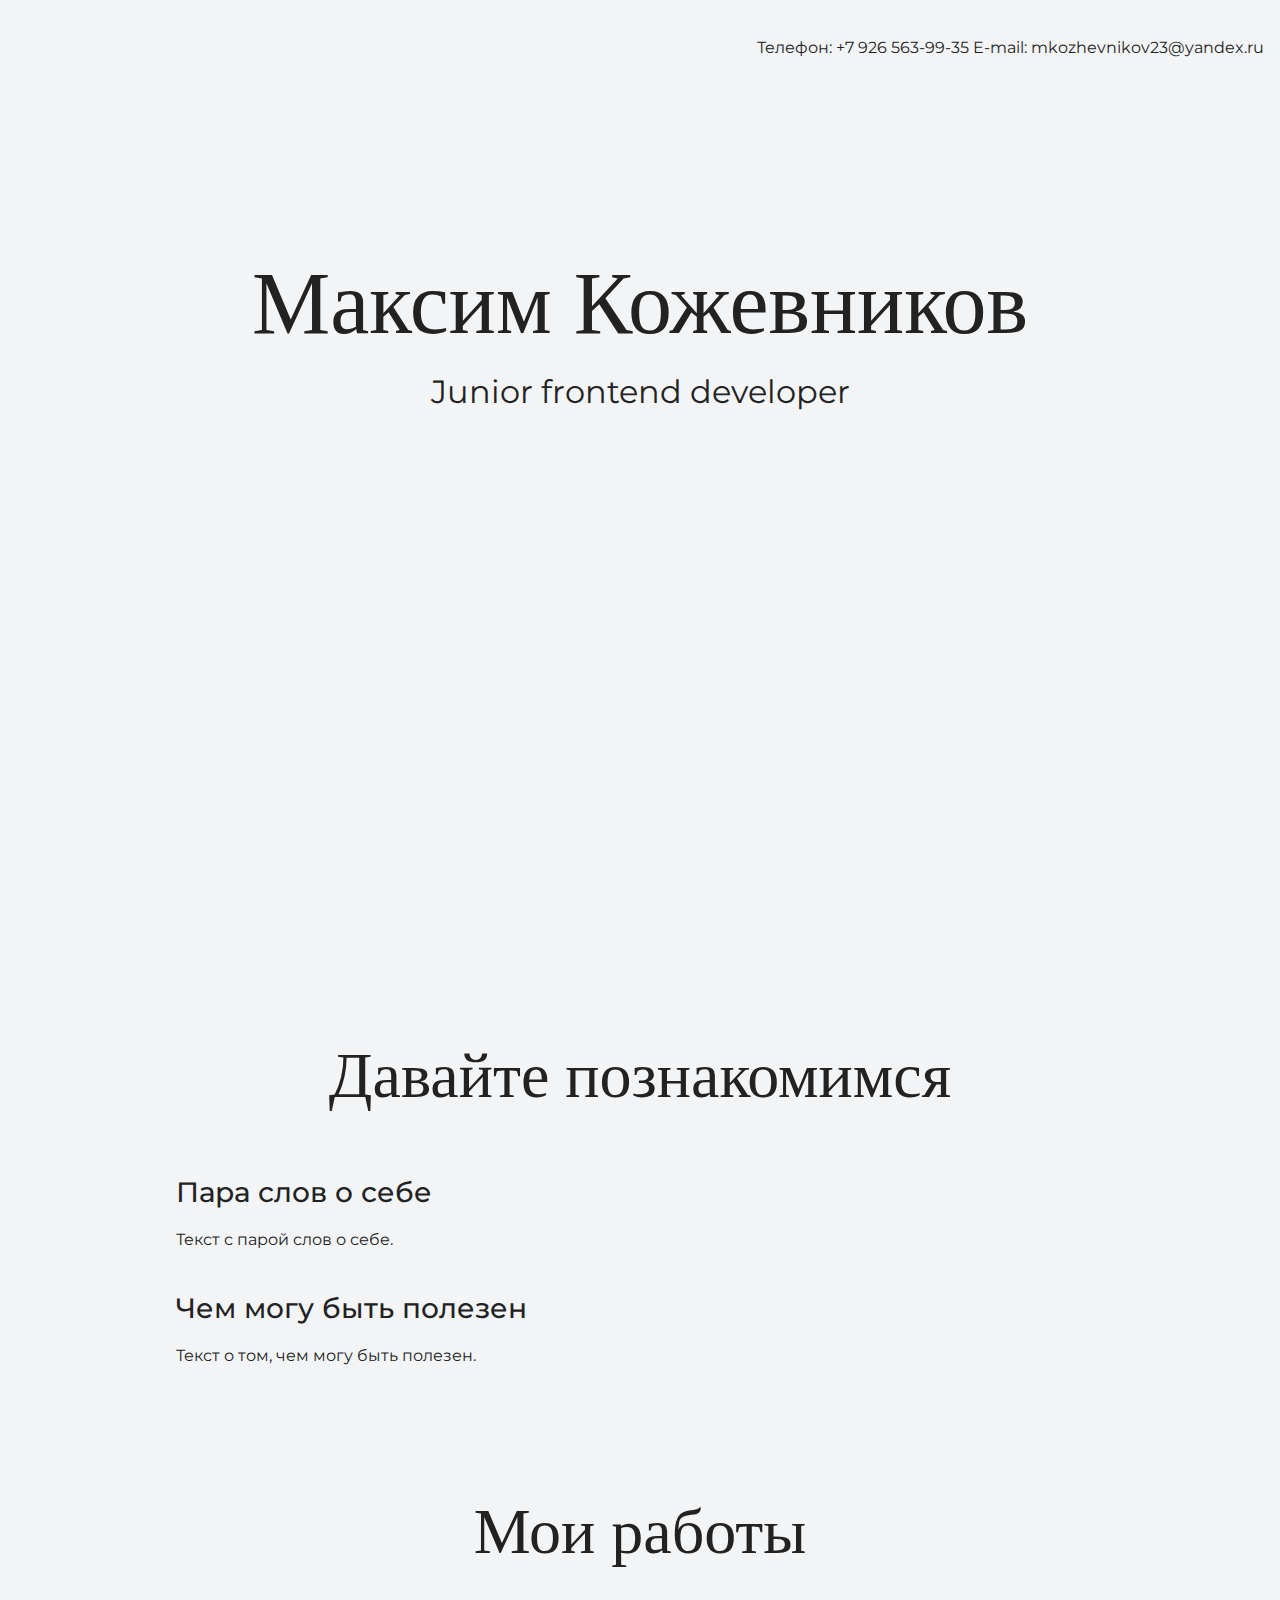
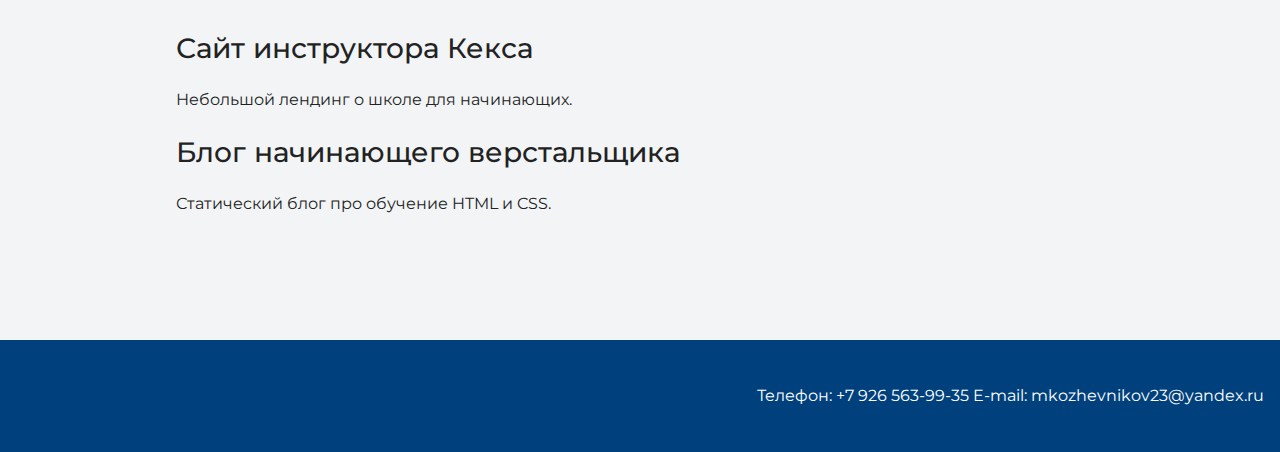
==== index.html @ 8bbd66ef "загружает файлы сайта" ====
<!DOCTYPE html>
<html lang="ru">
  <head>
    <meta charset="UTF-8">
    <link rel="stylesheet" href="style.css">
    <title>Портфолио Junior верстальщика</title>
    <link href="https://fonts.googleapis.com/css?family=Montserrat:400,500,700|Old+Standard+TT&display=swap&subset=cyrillic" rel="stylesheet">
  </head>

  <body>
    <header class="page-header">
    	<div class="container">
    		Телефон: +7 926 563-99-35
      		E-mail: mkozhevnikov23@yandex.ru
    	</div>
    </header>

    <section class="hero-image">
    	<div class="container">
    		<h1 class="heading">Максим Кожевников</h1>
      		<p>Junior frontend developer</p>
    	</div>
    </section>

    <section class="intro">
    	<div class="container">
    		<h2 class="subheading">Давайте познакомимся</h2>
		      <h3>Пара слов о себе</h3>
		      <p>Текст с парой слов о себе.</p>
		      <h3>Чем могу быть полезен</h3>
		      <p>Текст о том, чем могу быть полезен.</p>
    	</div>
    </section>

    <section class="portfolio">
    	<div class="container">
    		<h2 class="subheading">Мои работы</h2>

		      <h3>Сайт инструктора Кекса</h3>
		      <p>Небольшой лендинг о школе для начинающих.</p>

		      <h3>Блог начинающего верстальщика</h3>
		      <p>Статический блог про обучение HTML и CSS.</p>
    	</div>
    </section>

    <footer class="page-footer">
    	<div class="container">
    		Телефон: +7 926 563-99-35
      		E-mail: mkozhevnikov23@yandex.ru
    	</div>
    </footer>
  </body>
</html>
---- style.css ----
body {
  margin: 0;
  min-width: 960px;
  font-family: "Montserrat", "Helvetica", "Arial", sans-serif;
  font-size: 16px;
  line-height: 32px;
  color: #222222;
  background-color: #f2f4f6;
  background-image: url("img/hero-bg.jpg");
  background-repeat: no-repeat;
  background-position: top center;
}

.container {
  max-width: 928px;
  margin: 0 auto;
  padding: 0 16px;
}

.page-header {
  margin: 0 0 160px;
  padding: 32px 0 32px;
}

.page-header .container,
.page-footer .container {
  max-width: 1408px;
  text-align: right;
}

.page-header a {
  margin-left: 56px;
  color: #288be6;
  text-decoration: none;
  background-repeat: no-repeat;
  background-position: left;
}

.header-email {
  padding-left: 30px;
  background-image: url("img/icon-email-header.svg");
}

.header-phone {
  padding-left: 25px;
  background-image: url("img/icon-phone-header.svg");
}

.hero-image {
  margin-bottom: 620px;
}

.hero-image .container {
  max-width: 1408px;
  text-align: center;
}

.heading {
  margin: 0 0 16px;
  font-family: "Old Standard TT", "Times", "Times New Roman", serif;
  font-size: 88px;
  line-height: 96px;
  font-weight: 400;
}

.hero-image p {
  margin: 0;
  font-size: 32px;
  line-height: 48px;
}

.intro {
  margin: 0 0 120px;
}

.subheading {
  margin: 0 0 56px;
  font-family: "Old Standard TT", "Times", "Times New Roman", serif;
  font-size: 64px;
  line-height: 80px;
  font-weight: 400;
  text-align: center;
}

.user-image {
  margin: 0 0 32px;
  text-align: center;
}

.intro h3,
.portfolio h3 {
  margin: 0 0 12px;
  font-size: 28px;
  line-height: 40px;
  font-weight: 500;
}

.intro p {
  margin: 0 0 32px;
}

.skills-list {
  margin: 0;
  padding: 0;
}

.skills-list dt {
  padding-left: 32px;
  background-repeat: no-repeat;
  background-position: left;
}

.skill-html {
  background-image: url("img/icon-html.svg");
}

.skill-css {
  background-image: url("img/icon-css.svg");
}

.level {
  margin: 4px 0 16px;
  padding: 0;
  height: 14px;
  font-size: 0;
  background-color: #ffffff;
  border: 1px solid #86c3fa;
  border-radius: 8px;
}

.level div {
  margin: 1px;
  height: 12px;
  background-color: #288be6;
  border-radius: 6px;
}

.portfolio {
  margin: 0 0 120px;
}

.projects {
  margin: 0;
  padding: 0;
  list-style: none;
}

.projects li {
  margin: 0 0 80px;
}

.project-image {
  margin: 0 0 24px;
  text-align: center;
}

.projects p {
  margin: 0 0 24px;
}

.button {
  padding: 6px 20px;
  display: inline-block;
  vertical-align: baseline;
  text-decoration: none;
  text-transform: uppercase;
  border-radius: 4px;
  background-color: #288be6;
  color: #ffffff;
}

.page-footer {
  padding: 40px 0;
  background-color: #00417d;
  color: #ffffff;
}

.page-footer a {
  margin-left: 56px;
  color: inherit;
  text-decoration: none;
  background-repeat: no-repeat;
  background-position: left;
}

.footer-email {
  padding-left: 30px;
  background-image: url("img/icon-email-footer.svg");
}

.footer-phone {
  padding-left: 25px;
  background-image: url("img/icon-phone-footer.svg");
}
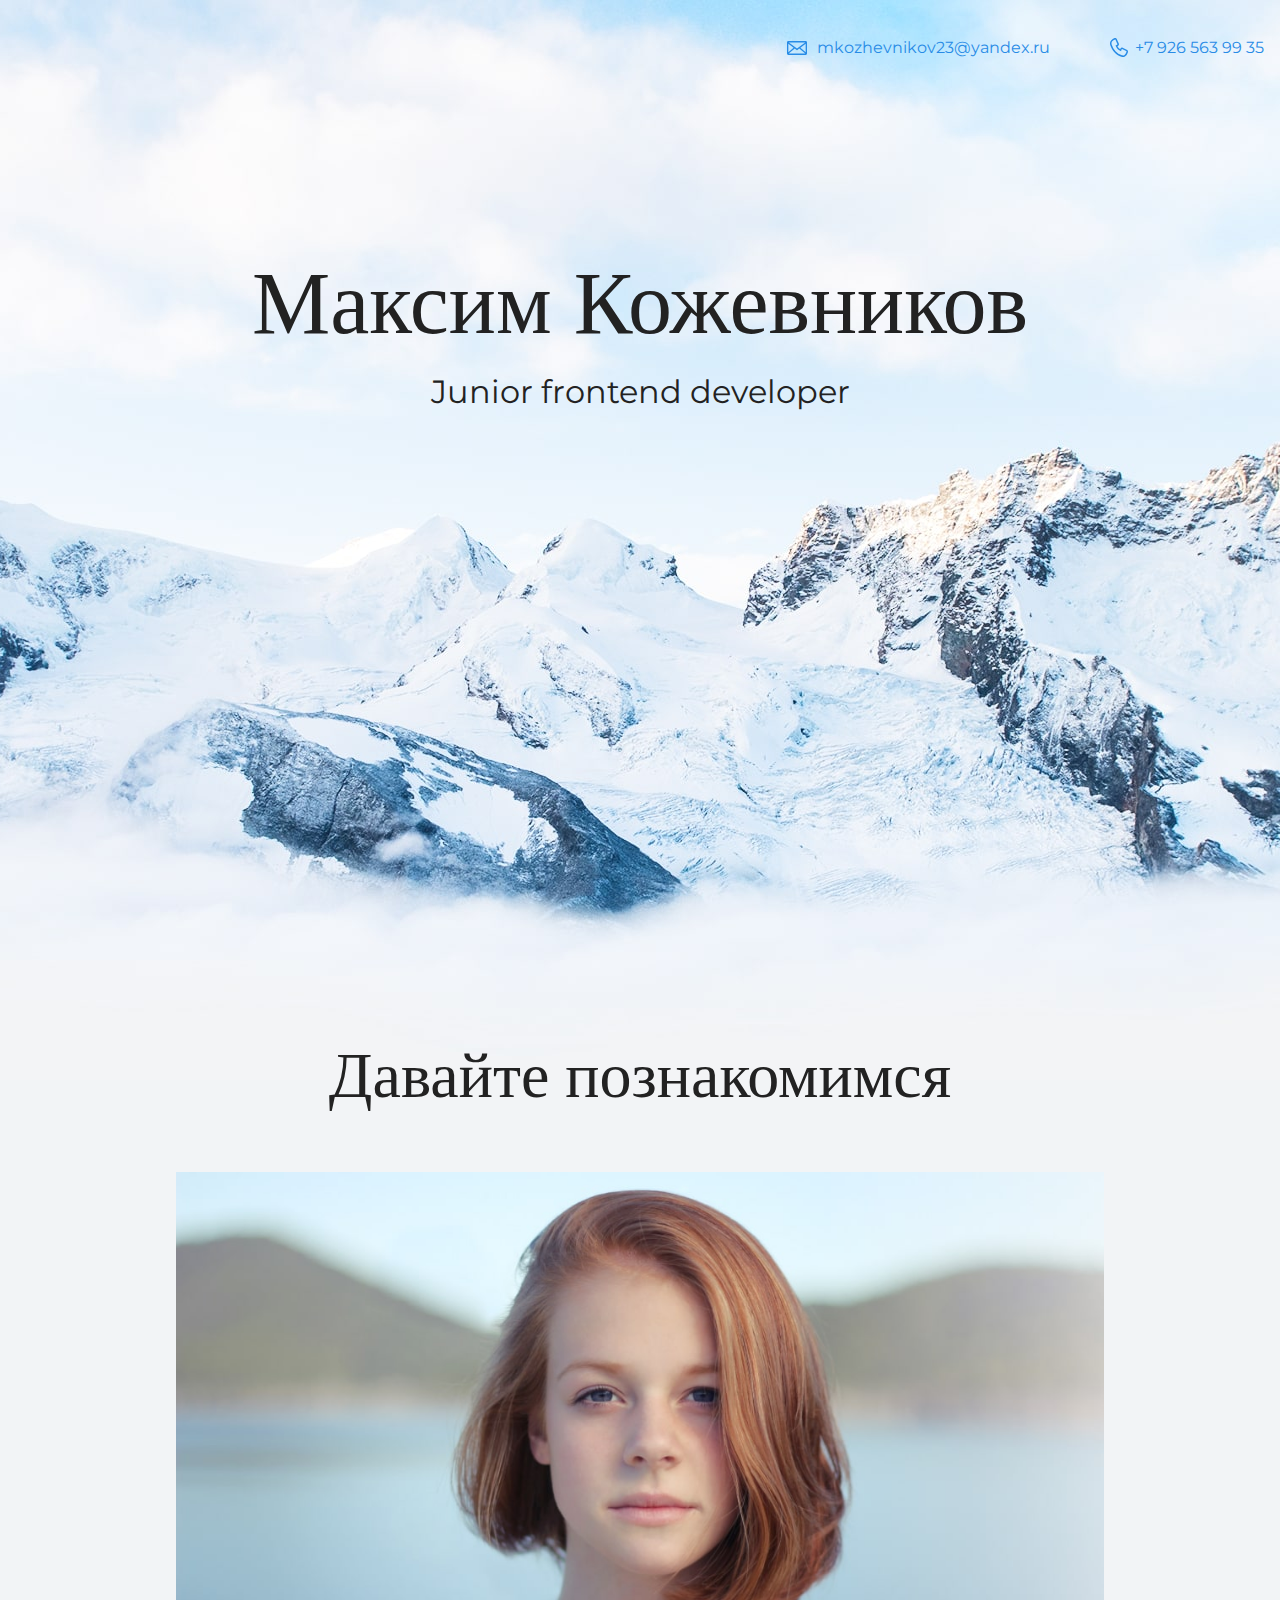
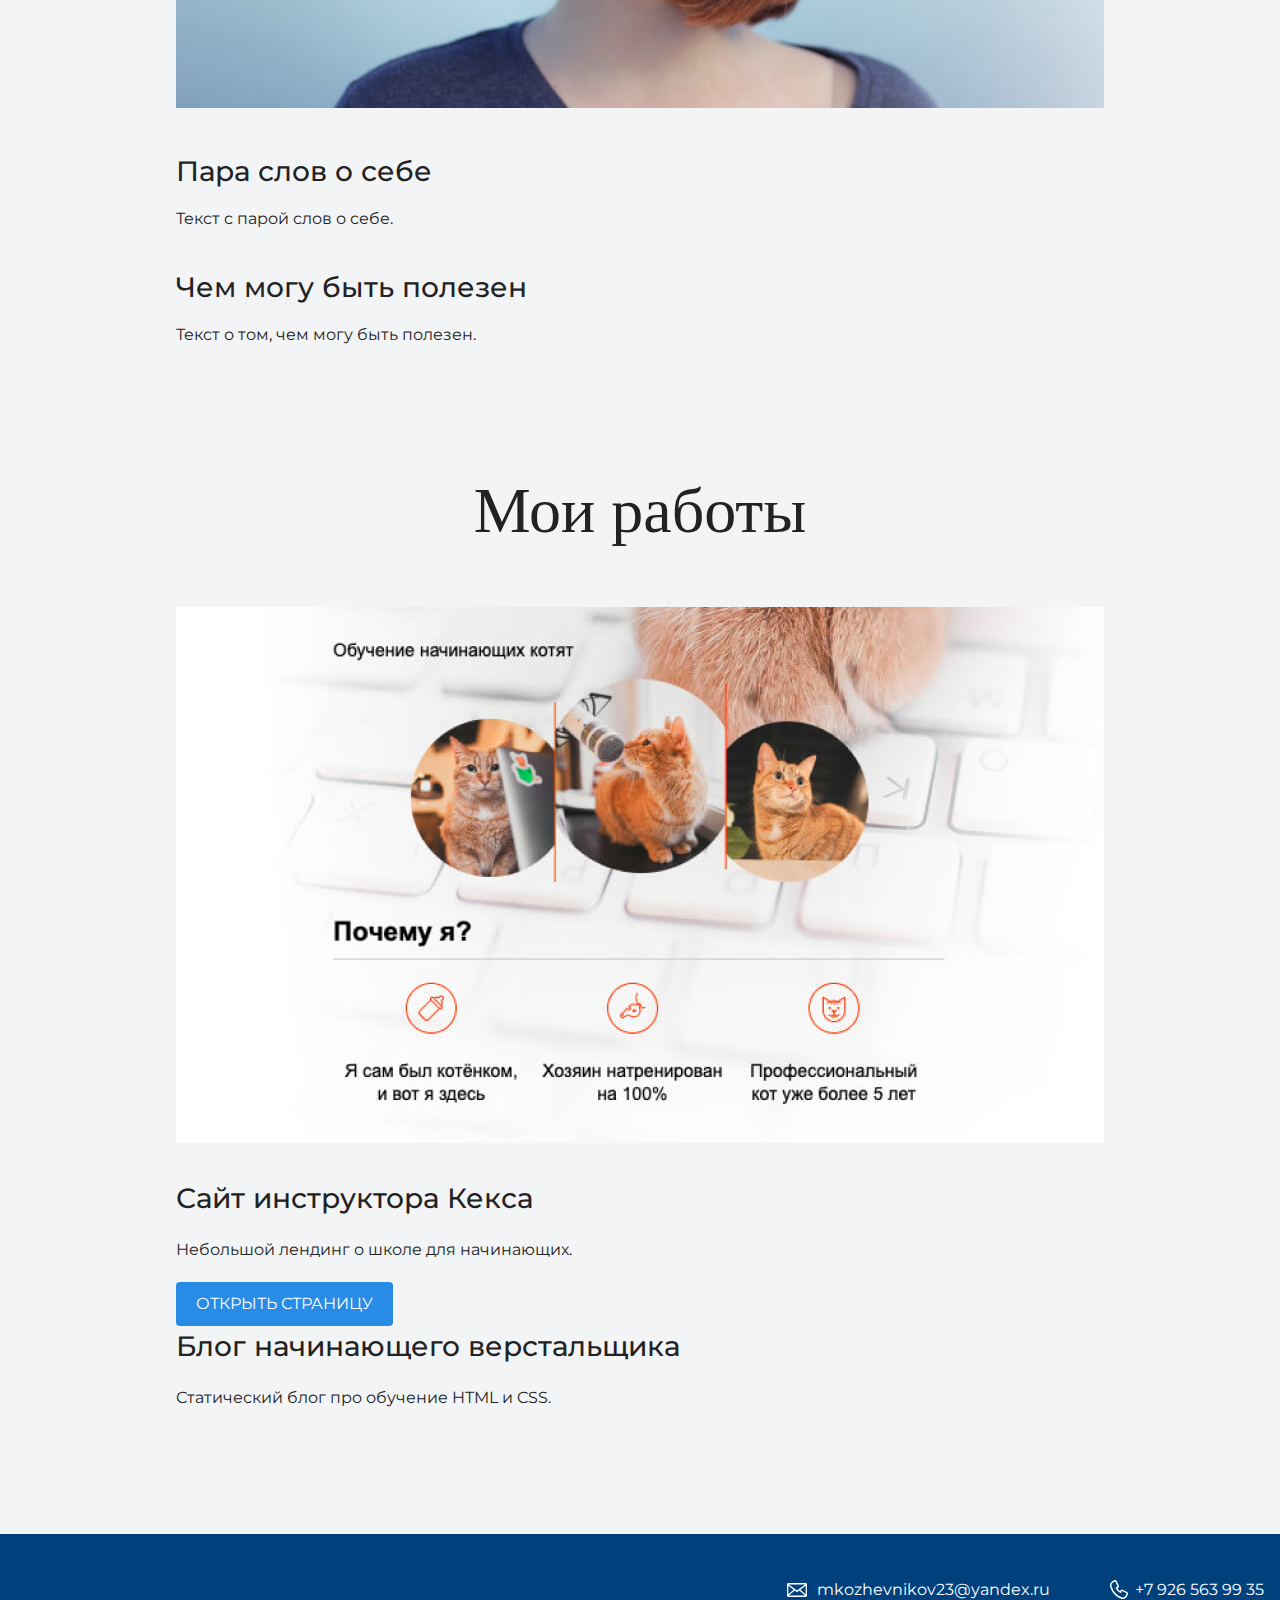
==== commit 69beffeb: "Подключение ссылок и изображений" ====
--- a/index.html
+++ b/index.html
@@ -3,15 +3,15 @@
   <head>
     <meta charset="UTF-8">
     <link rel="stylesheet" href="style.css">
-    <title>Портфолио Junior верстальщика</title>
+    <title>Портфолио Junior frontend developer</title>
     <link href="https://fonts.googleapis.com/css?family=Montserrat:400,500,700|Old+Standard+TT&display=swap&subset=cyrillic" rel="stylesheet">
   </head>
 
   <body>
     <header class="page-header">
     	<div class="container">
-    		Телефон: +7 926 563-99-35
-      		E-mail: mkozhevnikov23@yandex.ru
+    		<a href="mailto:mkozhevnikov23@yandex.ru" class="header-email">mkozhevnikov23@yandex.ru</a>
+    		<a href="tel:+79265639935" class="header-phone">+7 926 563 99 35</a>
     	</div>
     </header>
 
@@ -25,6 +25,9 @@
     <section class="intro">
     	<div class="container">
     		<h2 class="subheading">Давайте познакомимся</h2>
+    		<figure class="user-image">
+			  <img src="files/user.jpg" width="928" height="536" alt="Фотография Неопознанного Енота">
+			</figure>
 		      <h3>Пара слов о себе</h3>
 		      <p>Текст с парой слов о себе.</p>
 		      <h3>Чем могу быть полезен</h3>
@@ -35,9 +38,12 @@
     <section class="portfolio">
     	<div class="container">
     		<h2 class="subheading">Мои работы</h2>
-
+				<figure class="project-image">
+				  <img src="files/project.jpg" width="928" height="536" alt="Cайт инструктора Кекса">
+				</figure>
 		      <h3>Сайт инструктора Кекса</h3>
 		      <p>Небольшой лендинг о школе для начинающих.</p>
+		      <a class="button" href="source/project/index.html">Открыть страницу</a>
 
 		      <h3>Блог начинающего верстальщика</h3>
 		      <p>Статический блог про обучение HTML и CSS.</p>
@@ -46,8 +52,8 @@
 
     <footer class="page-footer">
     	<div class="container">
-    		Телефон: +7 926 563-99-35
-      		E-mail: mkozhevnikov23@yandex.ru
+    		<a class="footer-email" href="mailto:mkozhevnikov23@yandex.ru">mkozhevnikov23@yandex.ru</a>
+    		<a class="footer-phone" href="tel:+79265639935">+7 926 563 99 35</a>
     	</div>
     </footer>
   </body>
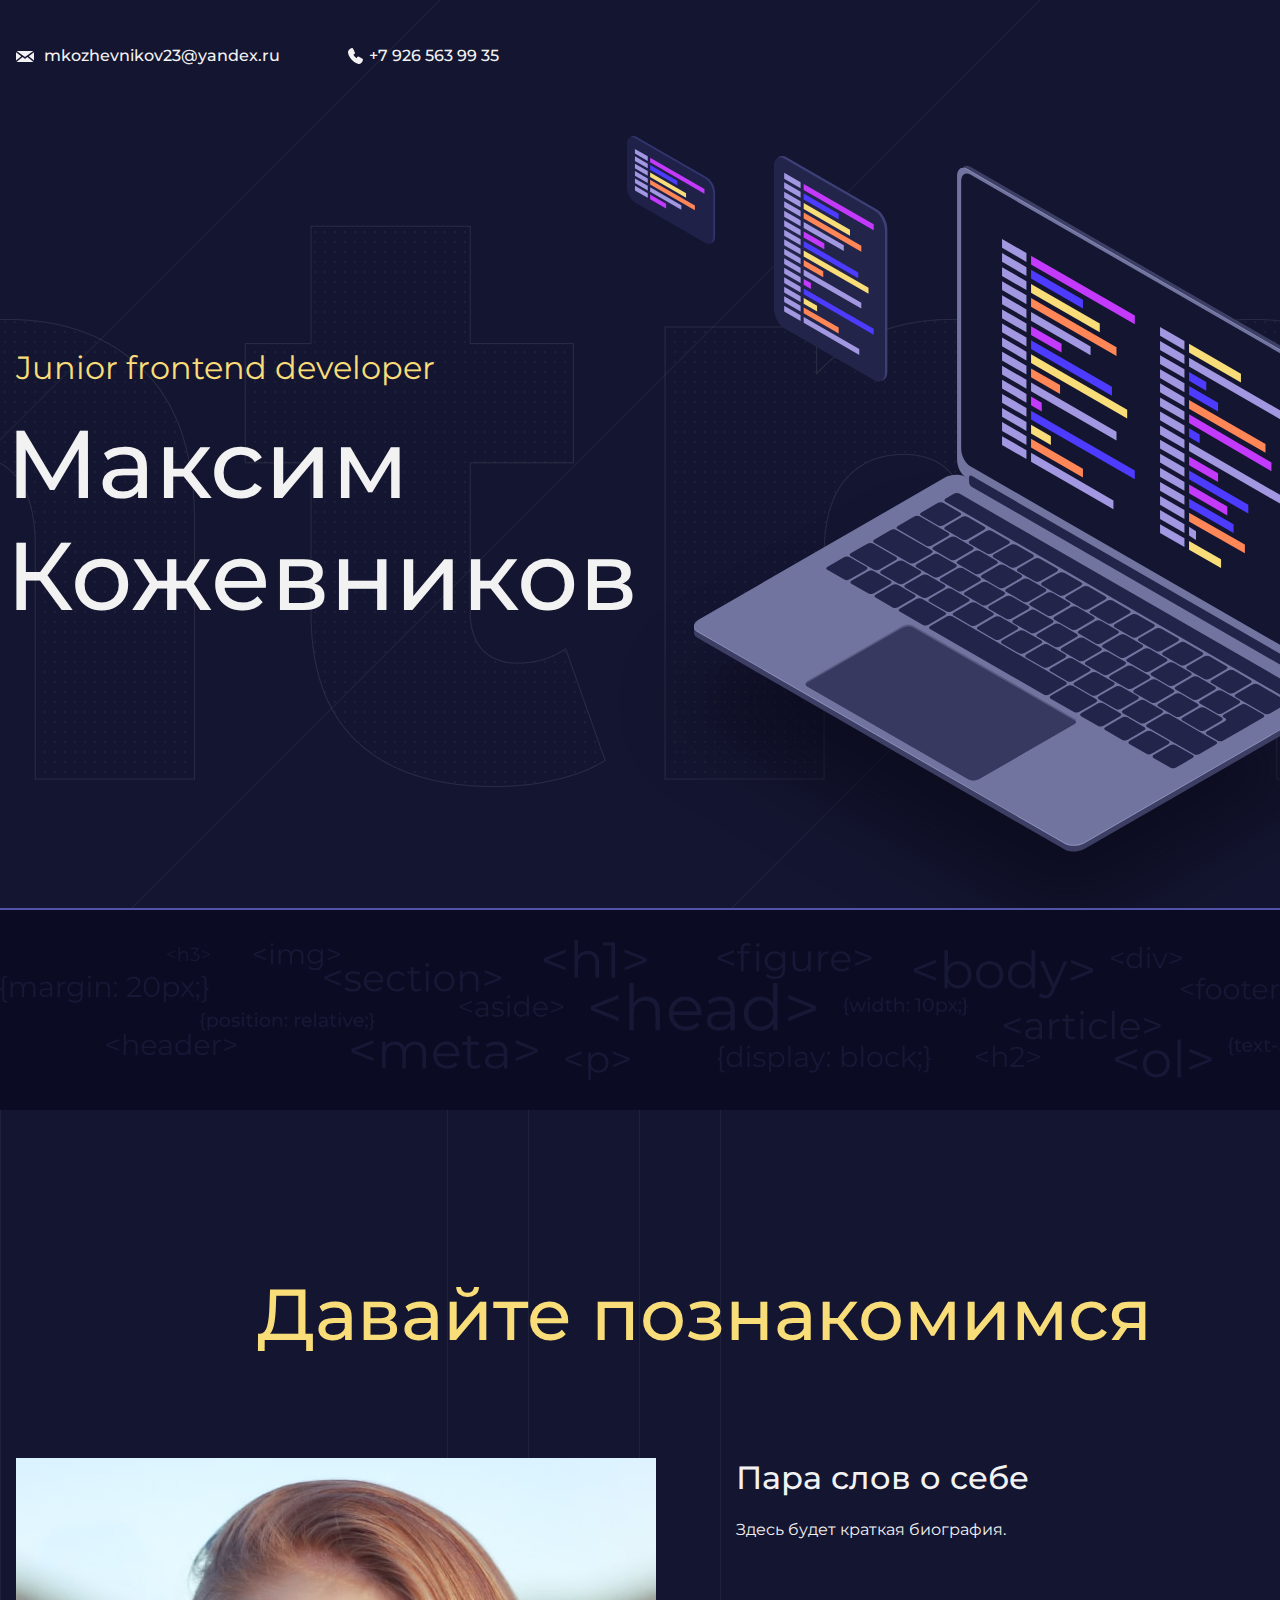
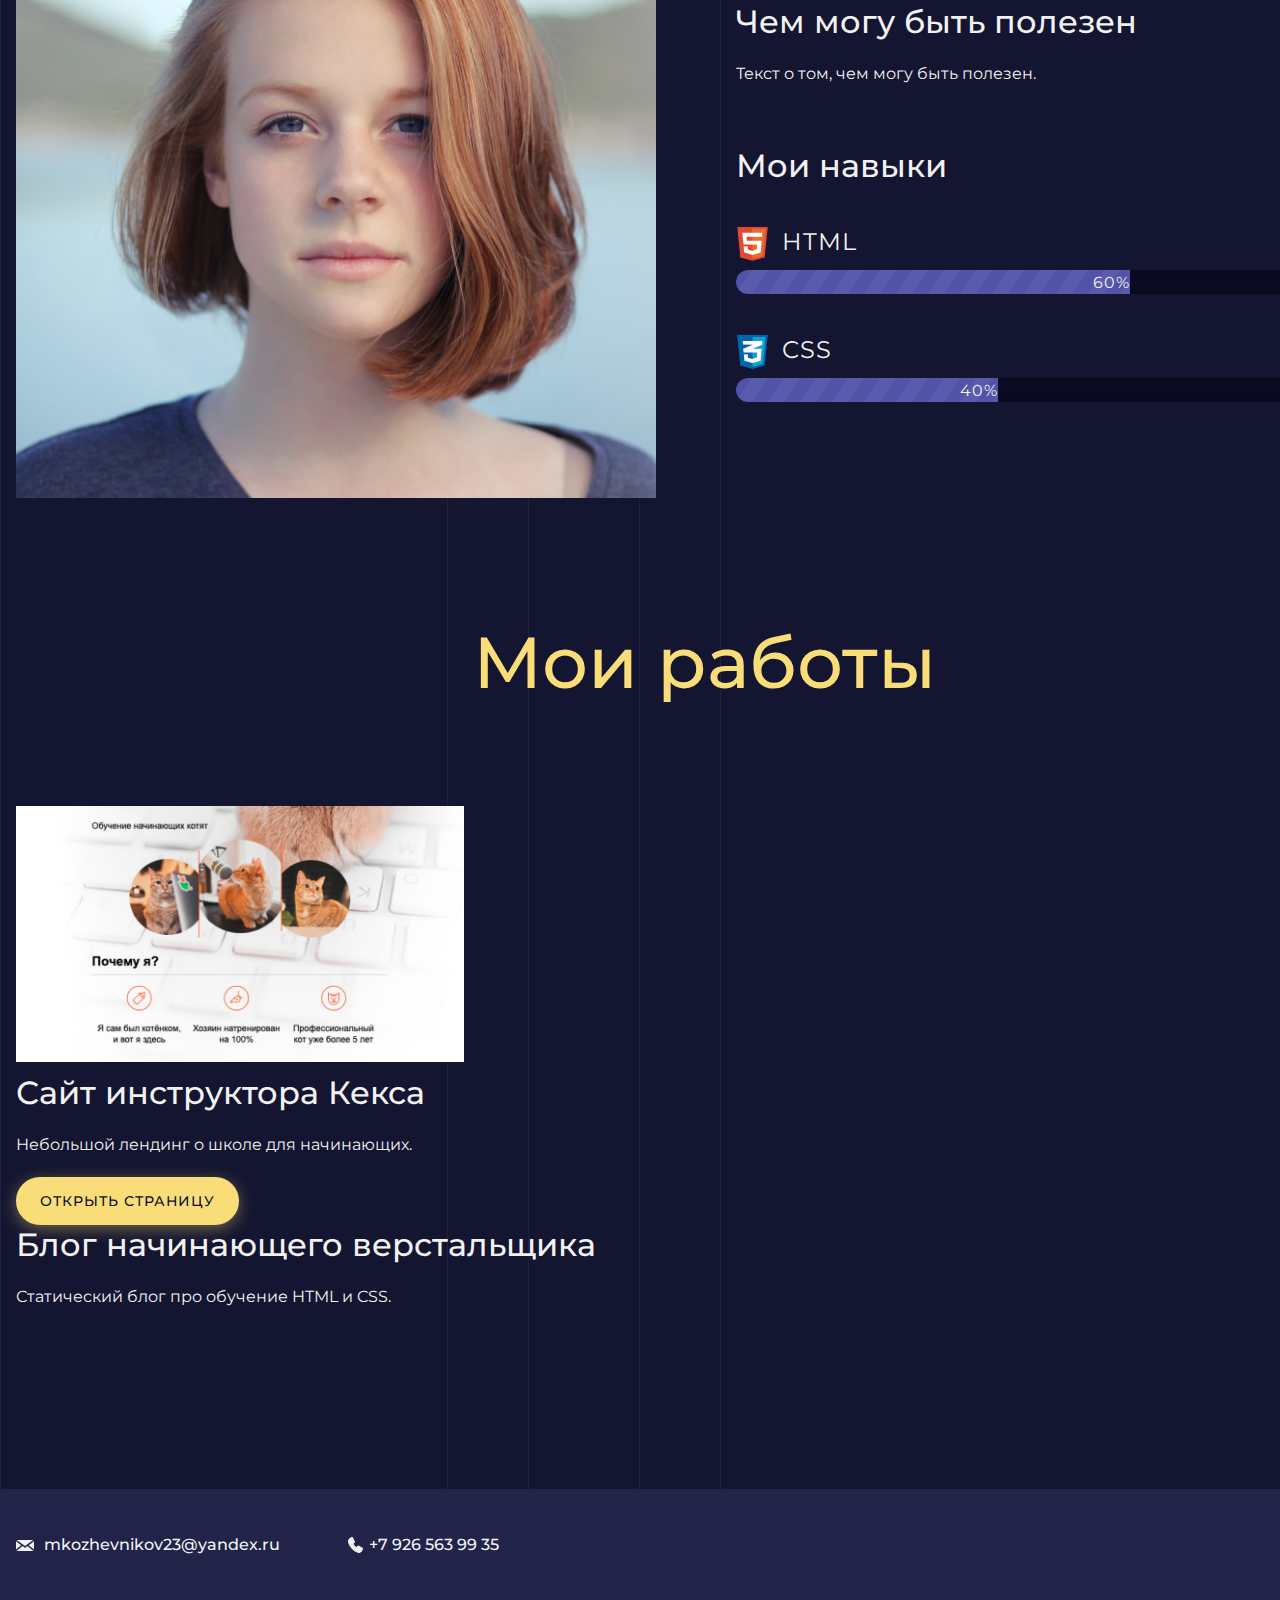
==== commit 7f2096a9: "тема изменена на темную" ====
--- a/index.html
+++ b/index.html
@@ -28,10 +28,24 @@
     		<figure class="user-image">
 			  <img src="files/user.jpg" width="928" height="536" alt="Фотография Неопознанного Енота">
 			</figure>
+			<div>
 		      <h3>Пара слов о себе</h3>
-		      <p>Текст с парой слов о себе.</p>
+		      <p>Здесь будет краткая биография.</p>
+		    </div>
+			<div>
 		      <h3>Чем могу быть полезен</h3>
 		      <p>Текст о том, чем могу быть полезен.</p>
+		    </div>
+
+		    <div class="skills">
+		    	<h3>Мои навыки</h3>
+		    	<dl class="skills-list">
+		    		<dt class="skill-html">HTML</dt>
+		    		<dd class="level"><div style="width: 60%;">60%</div></dd>
+		    		<dt class="skill-css">CSS</dt>
+		    		<dd class="level"><div style="width: 40%;">40%</div></dd>
+		    	</dl>
+		    </div>
     	</div>
     </section>
 
--- a/style.css
+++ b/style.css
@@ -1,102 +1,217 @@
 body {
-  margin: 0;
-  min-width: 960px;
+  position: relative;
+  margin: 0;
+  min-width: 1408px;
   font-family: "Montserrat", "Helvetica", "Arial", sans-serif;
   font-size: 16px;
   line-height: 32px;
-  color: #222222;
-  background-color: #f2f4f6;
-  background-image: url("img/hero-bg.jpg");
-  background-repeat: no-repeat;
-  background-position: top center;
+  color: #f2f2f2;
+  background-color: #141530;
+  background-image: url("img/pattern-lines-hero.svg");
+  background-position: center;
 }
 
 .container {
-  max-width: 928px;
+  max-width: 1408px;
   margin: 0 auto;
   padding: 0 16px;
 }
 
 .page-header {
-  margin: 0 0 160px;
-  padding: 32px 0 32px;
-}
-
-.page-header .container,
-.page-footer .container {
-  max-width: 1408px;
-  text-align: right;
-}
-
-.page-header a {
-  margin-left: 56px;
-  color: #288be6;
+  margin: 0;
+  padding: 40px 0;
+}
+
+.page-header a,
+.page-footer a {
+  position: relative;
+  margin-right: 64px;
+  padding-bottom: 10px;
+  padding-top: 9px;
+  font-weight: 500;
   text-decoration: none;
   background-repeat: no-repeat;
   background-position: left;
-}
-
-.header-email {
-  padding-left: 30px;
-  background-image: url("img/icon-email-header.svg");
-}
-
-.header-phone {
-  padding-left: 25px;
-  background-image: url("img/icon-phone-header.svg");
+  color: inherit;
+}
+
+.page-header a:focus,
+.page-header a:hover,
+.page-footer a:focus,
+.page-footer a:hover {
+  color: #f9dd79;
+}
+
+.page-header a::after,
+.page-footer a::after {
+  position: absolute;
+  content: "";
+  bottom: 0;
+  left: 0;
+  width: 0;
+  height: 2px;
+  background-color: #f9dd79;
+  transition: width 200ms;
+}
+
+.page-header a:hover::after,
+.page-footer a:hover::after {
+  width: 100%;
+}
+
+.header-email,
+.footer-email {
+  padding-left: 28px;
+  background-image: url("img/icon-email.svg");
+}
+
+.header-email:focus,
+.header-email:hover,
+.footer-email:focus,
+.footer-email:hover {
+  background-image: url("img/icon-email-alt.svg");
+}
+
+.header-phone,
+.footer-phone {
+  padding-left: 21px;
+  background-image: url("img/icon-phone.svg");
+}
+
+.header-phone:focus,
+.header-phone:hover,
+.footer-phone:focus,
+.footer-phone:hover {
+  background-image: url("img/icon-phone-alt.svg");
+}
+
+.page-header a:active,
+.page-footer a:active {
+  opacity: 0.5;
 }
 
 .hero-image {
-  margin-bottom: 620px;
+  position: relative;
+  padding-top: 200px;
+  height: 798px;
+  background-image: url("img/bg-html.png");
+  background-repeat: no-repeat;
+  background-position-x: center;
+  background-position-y: 48px;
 }
 
 .hero-image .container {
-  max-width: 1408px;
-  text-align: center;
+  display: flex;
+  flex-direction: column;
+}
+
+.hero-image::before {
+  position: absolute;
+  content: "";
+  top: 24px;
+  left: calc(50vw - 32px);
+  width: 800px;
+  height: 800px;
+  background-image: url("img/hero-image.svg");
+  background-repeat: no-repeat;
+}
+
+.hero-image::after {
+  position: absolute;
+  content: "";
+  height: 200px;
+  width: 100%;
+  bottom: 0;
+  background-color: #0b0c23;
+  background-image: url("img/bg-tags.svg");
+  background-position: center;
+  background-repeat: no-repeat;
+  border-top: 2px solid #5053a8;
 }
 
 .heading {
-  margin: 0 0 16px;
-  font-family: "Old Standard TT", "Times", "Times New Roman", serif;
-  font-size: 88px;
-  line-height: 96px;
-  font-weight: 400;
+  z-index: 1;
+  order: 2;
+  margin: 0 0 0 -10px;
+  width: 815px;
+  font-size: 96px;
+  line-height: 112px;
+  font-weight: 500;
 }
 
 .hero-image p {
-  margin: 0;
+  z-index: 1;
+  order: 1;
+  margin: 0;
+  padding: 32px 0;
+  padding-bottom: 16px;
   font-size: 32px;
   line-height: 48px;
+  color: #f9dd79;
+}
+
+.intro,
+.portfolio {
+  background-color: #141530;
+  background-image: url("img/pattern-lines.svg");
+  background-repeat: repeat-y;
+  background-position-x: center;
 }
 
 .intro {
-  margin: 0 0 120px;
+  padding-top: 160px;
+  padding-bottom: 120px;
+  min-height: 828px;
 }
 
 .subheading {
-  margin: 0 0 56px;
-  font-family: "Old Standard TT", "Times", "Times New Roman", serif;
-  font-size: 64px;
-  line-height: 80px;
-  font-weight: 400;
+  margin: 0 0 100px;
   text-align: center;
+  font-size: 72px;
+  line-height: 88px;
+  font-weight: 500;
+  color: #f9dd79;
+}
+
+.intro .container {
+  position: relative;
 }
 
 .user-image {
-  margin: 0 0 32px;
-  text-align: center;
+  position: absolute;
+  margin: 0;
+}
+
+.user-image img {
+  width: 640px;
+  height: 640px;
+  object-fit: cover;
+}
+
+.intro .container div {
+  margin-left: 720px;
+  margin-bottom: 56px;
 }
 
 .intro h3,
 .portfolio h3 {
-  margin: 0 0 12px;
-  font-size: 28px;
+  margin: 0 0 16px;
+  font-size: 32px;
   line-height: 40px;
   font-weight: 500;
 }
 
 .intro p {
-  margin: 0 0 32px;
+  margin: 0;
+  z-index: 2;
+}
+
+.skills {
+  margin-bottom: 0;
+}
+
+.skills h3 {
+  margin-bottom: 40px;
 }
 
 .skills-list {
@@ -105,7 +220,11 @@
 }
 
 .skills-list dt {
-  padding-left: 32px;
+  margin: 0 0 8px;
+  padding-left: 46px;
+  height: 36px;
+  font-size: 24px;
+  letter-spacing: 1px;
   background-repeat: no-repeat;
   background-position: left;
 }
@@ -119,24 +238,27 @@
 }
 
 .level {
-  margin: 4px 0 16px;
-  padding: 0;
-  height: 14px;
-  font-size: 0;
-  background-color: #ffffff;
-  border: 1px solid #86c3fa;
-  border-radius: 8px;
-}
-
-.level div {
-  margin: 1px;
-  height: 12px;
-  background-color: #288be6;
-  border-radius: 6px;
+  margin: 0 0 40px;
+  height: 24px;
+  text-align: right;
+  background-color: #0b0c23;
+  box-shadow: inset 0 0 12px #070716;
+  border-radius: 12px;
+  overflow: hidden;
+}
+
+.skills .level div {
+  margin: 0;
+  height: 24px;
+  letter-spacing: 1px;
+  line-height: 26px;
+  background-color: #5053a8;
+  background-image: url("img/progress-pattern.svg");
 }
 
 .portfolio {
-  margin: 0 0 120px;
+  margin: 0;
+  padding-bottom: 160px;
 }
 
 .projects {
@@ -146,49 +268,58 @@
 }
 
 .projects li {
-  margin: 0 0 80px;
+  position: relative;
+  min-height: 256px;
+  margin: 0 0 100px;
+  padding-left: 528px;
 }
 
 .project-image {
-  margin: 0 0 24px;
-  text-align: center;
+/*  position: absolute;*/
+  top: 0;
+  left: 0;
+  margin: 0;
+}
+
+.project-image img {
+  width: 448px;
+  height: 256px;
+  object-fit: cover;
 }
 
 .projects p {
-  margin: 0 0 24px;
+  margin: 0 0 32px;
 }
 
 .button {
-  padding: 6px 20px;
+  margin: 0;
+  padding: 8px 24px;
   display: inline-block;
   vertical-align: baseline;
+  font-size: 14px;
+  font-weight: 500;
+  letter-spacing: 1px;
   text-decoration: none;
   text-transform: uppercase;
-  border-radius: 4px;
-  background-color: #288be6;
-  color: #ffffff;
+  color: #0b0c23;
+  background-color: #f9dd79;
+  box-shadow: 0 4px 16px rgba(249, 221, 121, 0.4);
+  border-radius: 24px;
+  transition: background-color 100ms, box-shadow 100ms;
+}
+
+.button:focus,
+.button:hover {
+  background-color: #f9e7a8;
+  box-shadow: 0 4px 32px rgba(249, 221, 121, 0.6);
+}
+
+.button:active {
+  background-color: #b69e4b;
+  box-shadow: none;
 }
 
 .page-footer {
   padding: 40px 0;
-  background-color: #00417d;
-  color: #ffffff;
-}
-
-.page-footer a {
-  margin-left: 56px;
-  color: inherit;
-  text-decoration: none;
-  background-repeat: no-repeat;
-  background-position: left;
-}
-
-.footer-email {
-  padding-left: 30px;
-  background-image: url("img/icon-email-footer.svg");
-}
-
-.footer-phone {
-  padding-left: 25px;
-  background-image: url("img/icon-phone-footer.svg");
+  background-color: #212349;
 }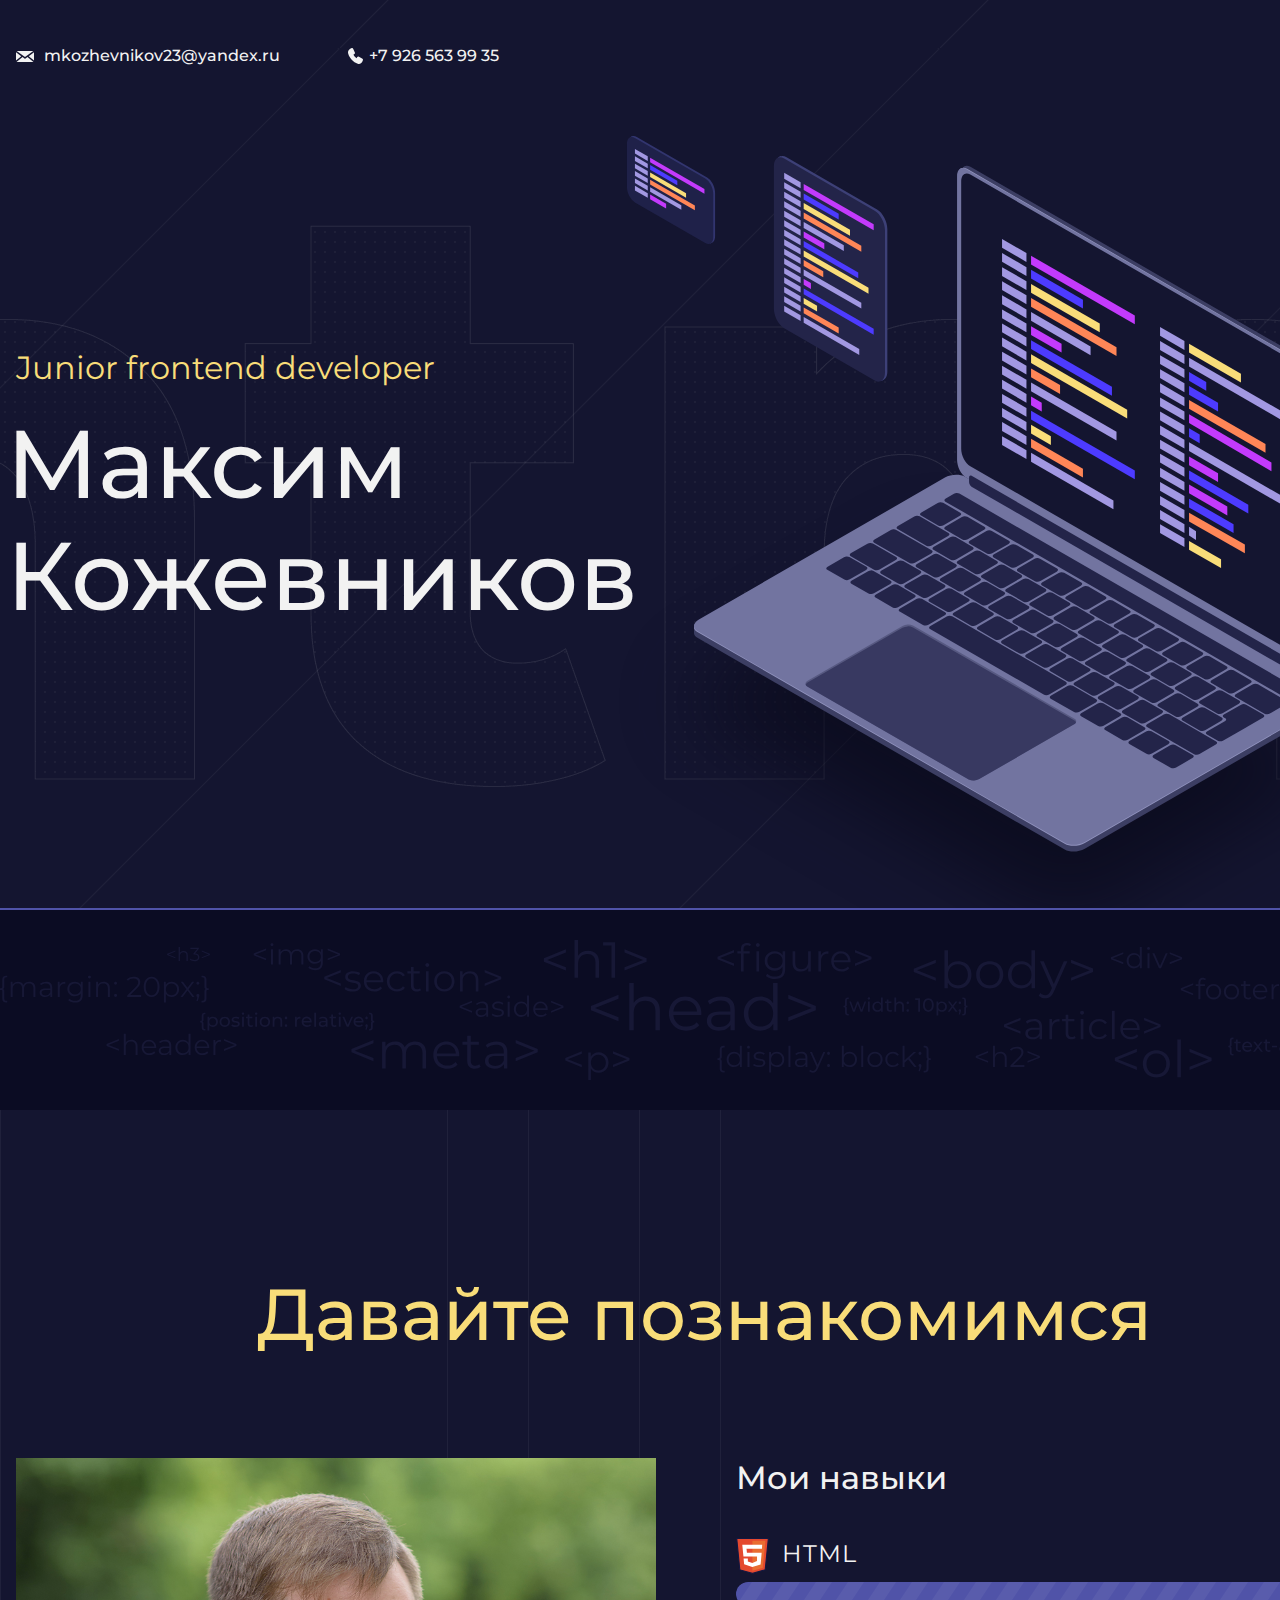
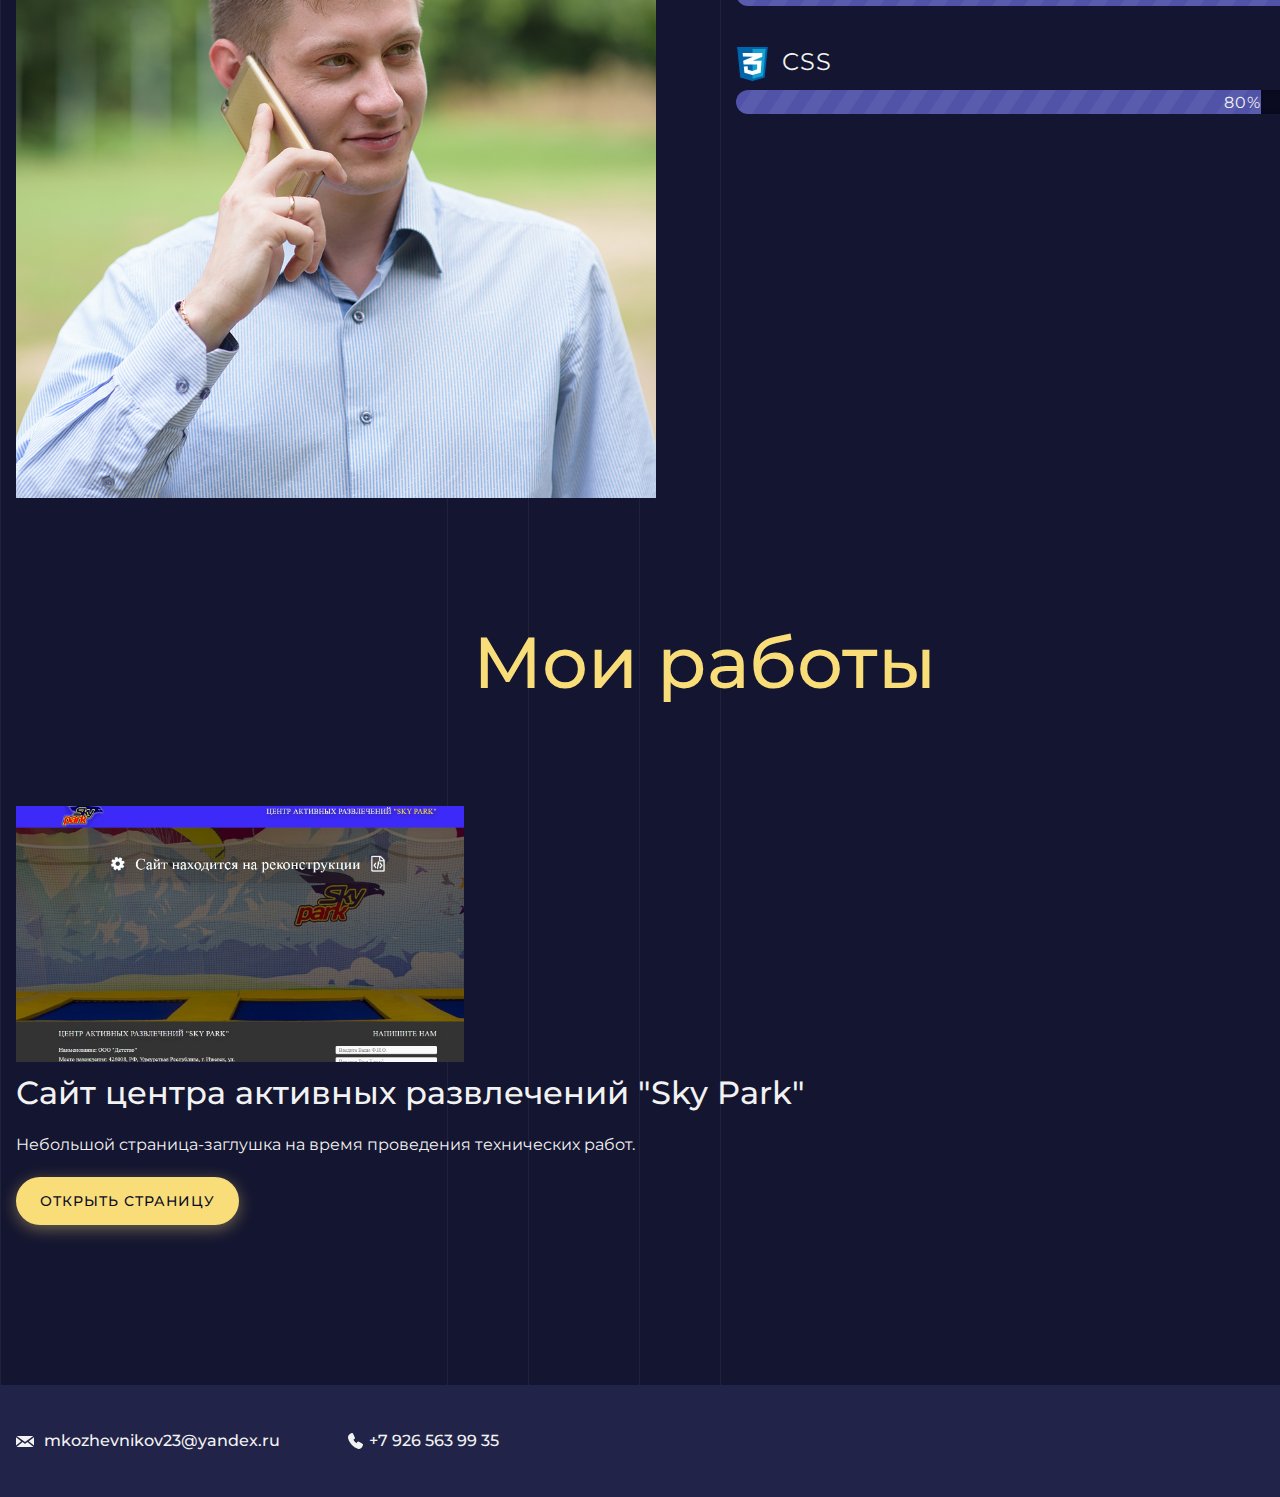
==== commit 9dd46e0e: "Add files via upload" ====
--- a/index.html
+++ b/index.html
@@ -26,24 +26,24 @@
     	<div class="container">
     		<h2 class="subheading">Давайте познакомимся</h2>
     		<figure class="user-image">
-			  <img src="files/user.jpg" width="928" height="536" alt="Фотография Неопознанного Енота">
+			  <img src="files/Maksim.jpg" width="928" height="536" alt="Фото Кожевников Максим">
 			</figure>
-			<div>
+			<!-- <div>
 		      <h3>Пара слов о себе</h3>
 		      <p>Здесь будет краткая биография.</p>
 		    </div>
 			<div>
 		      <h3>Чем могу быть полезен</h3>
 		      <p>Текст о том, чем могу быть полезен.</p>
-		    </div>
+		    </div> -->
 
 		    <div class="skills">
 		    	<h3>Мои навыки</h3>
 		    	<dl class="skills-list">
 		    		<dt class="skill-html">HTML</dt>
-		    		<dd class="level"><div style="width: 60%;">60%</div></dd>
+		    		<dd class="level"><div style="width: 90%;">90%</div></dd>
 		    		<dt class="skill-css">CSS</dt>
-		    		<dd class="level"><div style="width: 40%;">40%</div></dd>
+		    		<dd class="level"><div style="width: 80%;">80%</div></dd>
 		    	</dl>
 		    </div>
     	</div>
@@ -53,14 +53,14 @@
     	<div class="container">
     		<h2 class="subheading">Мои работы</h2>
 				<figure class="project-image">
-				  <img src="files/project.jpg" width="928" height="536" alt="Cайт инструктора Кекса">
+				  <img src="files/project-sp.jpg" width="928" height="536" alt="Cайт инструктора Кекса">
 				</figure>
-		      <h3>Сайт инструктора Кекса</h3>
-		      <p>Небольшой лендинг о школе для начинающих.</p>
-		      <a class="button" href="source/project/index.html">Открыть страницу</a>
+		      <h3>Сайт центра активных развлечений "Sky Park"</h3>
+		      <p>Небольшой страница-заглушка на время проведения технических работ.</p>
+		      <a class="button" href="source/project/sp/index.html">Открыть страницу</a>
 
-		      <h3>Блог начинающего верстальщика</h3>
-		      <p>Статический блог про обучение HTML и CSS.</p>
+		      <!-- <h3>Блог начинающего верстальщика</h3>
+		      <p>Статический блог про обучение HTML и CSS.</p> -->
     	</div>
     </section>
 
